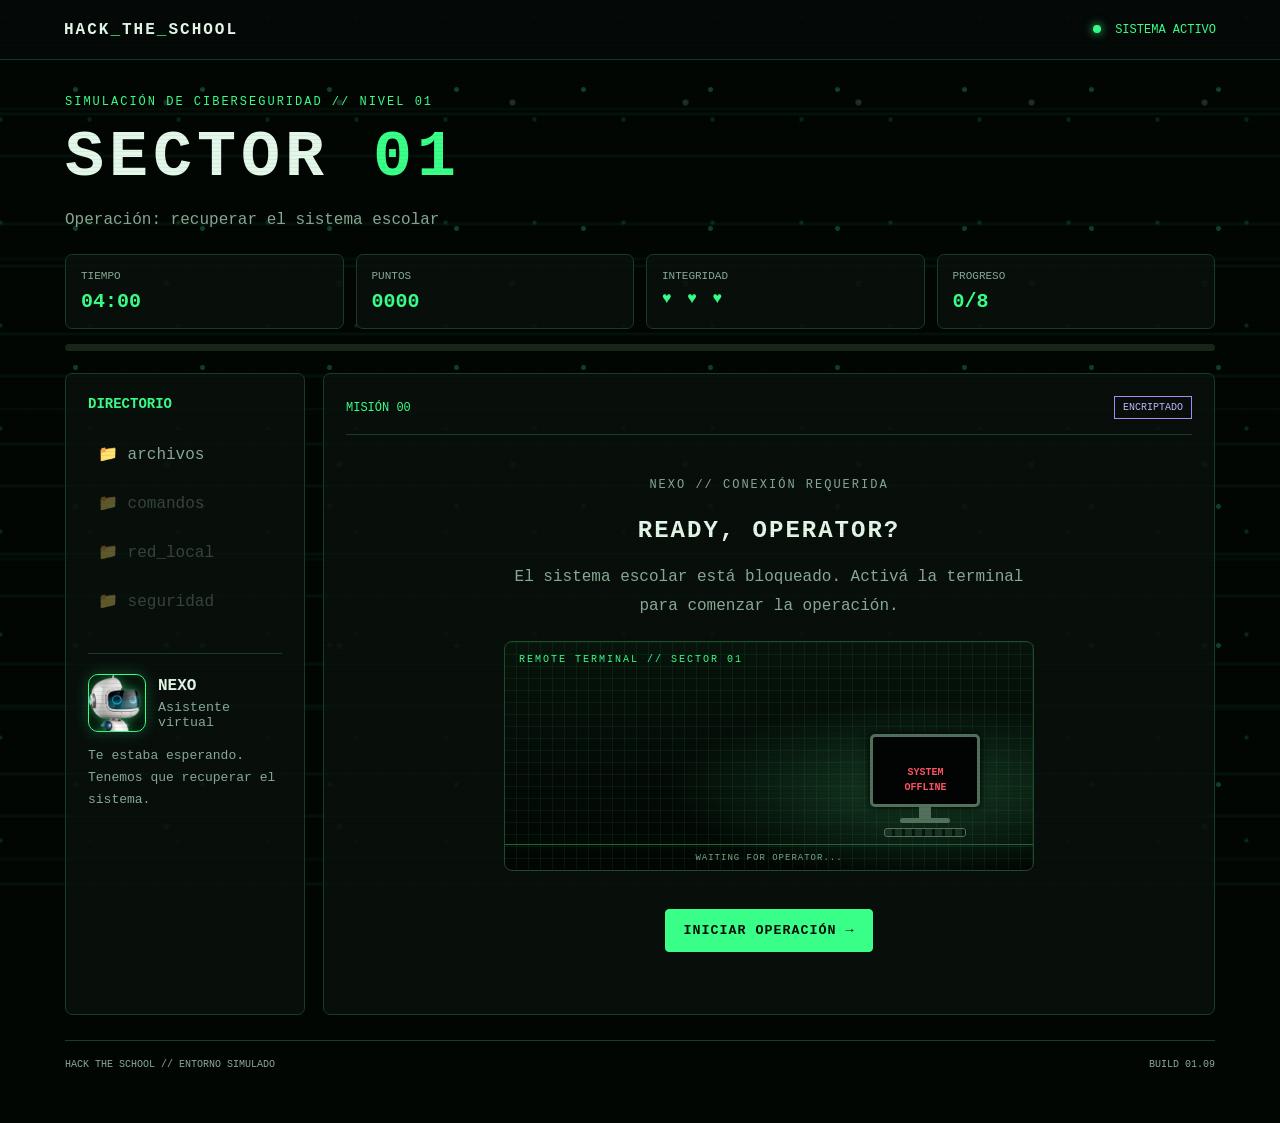
==== Hack_the_School_Sector_02 v1/index.html @ 6c85435f "cambios de carpetas" ====
<!DOCTYPE html>
<html lang="es">
<head>
    <meta charset="UTF-8">
    <meta name="viewport" content="width=device-width, initial-scale=1.0">
    <title>Hack the School | Sector 01</title>
    <link rel="stylesheet" href="css/styles.css">
</head>
<body>
    <div class="scanlines"></div>

    <header class="topbar">
        <div class="logo">HACK<span>_</span>THE<span>_</span>SCHOOL</div>
        <div class="status"><span class="dot"></span> SISTEMA ACTIVO</div>
    </header>

    <main class="game-container">
        <section class="intro">
            <p class="eyebrow">SIMULACIÓN DE CIBERSEGURIDAD // NIVEL 01</p>
            <h1>SECTOR <span>01</span></h1>
            <p class="subtitle">Operación: recuperar el sistema escolar</p>
        </section>

        <section class="stats">
            <div class="stat">
                <span>TIEMPO</span>
                <strong id="temporizador">04:00</strong>
            </div>
            <div class="stat">
                <span>PUNTOS</span>
                <strong id="puntos">0000</strong>
            </div>
            <div class="stat">
                <span>INTEGRIDAD</span>
                <strong id="vidas">♥ ♥ ♥</strong>
            </div>
            <div class="stat">
                <span>PROGRESO</span>
                <strong id="progreso">0/8</strong>
            </div>
        </section>

        <div class="progress-track">
            <div id="barraProgreso"></div>
        </div>

        <section class="layout">
            <aside class="panel sidebar">
                <h2>DIRECTORIO</h2>
                <button class="file active" type="button" data-open-directory="0">📁 archivos</button>
                <button class="file" type="button" data-open-directory="1">📁 comandos</button>
                <button class="file" type="button" data-open-directory="2">📁 red_local</button>
                <button class="file" type="button" data-open-directory="3">📁 seguridad</button>

                <div class="nexo">
                    <div class="nexo-avatar"><img src="assets/nexo-robot.png" alt="Robot NEXO"></div>
                    <div>
                        <strong>NEXO</strong>
                        <small>Asistente virtual</small>
                    </div>
                </div>
                <p id="mensajeNexo" aria-live="polite">
                    Te estaba esperando. Tenemos que recuperar el sistema.
                </p>
            </aside>

            <section class="panel mission-panel">
                <div class="panel-heading">
                    <span id="numeroMision">MISIÓN 00</span>
                    <span class="tag">ENCRIPTADO</span>
                </div>


<!-- PANTALLA INICIAL -->
<div id="pantallaInicio" class="center-screen">
    <p class="eyebrow">NEXO // CONEXIÓN REQUERIDA</p>
    <h2>READY, OPERATOR?</h2>
    <p class="description">El sistema escolar está bloqueado. Activá la terminal para comenzar la operación.</p>

    <div class="intro-scene" id="escenaIntro">
        <div class="scene-label">REMOTE TERMINAL // SECTOR 01</div>
        <div class="scene-floor"></div>
        <div class="nexo-intro" id="nexoIntro" aria-label="NEXO, asistente virtual">
            <img src="assets/nexo-robot.png" alt="NEXO, robot asistente">
            <span>NEXO // ONLINE</span>
        </div>

        <div class="computer" id="computadora">
            <div class="computer-screen">
                <div class="computer-glow"></div>
                <div class="computer-text">SYSTEM<br>OFFLINE</div>
            </div>
            <div class="computer-neck"></div>
            <div class="computer-base"></div>
            <div class="computer-keyboard"></div>
        </div>
        <div class="scene-message" id="mensajeEscena">WAITING FOR OPERATOR...</div>
    </div>

    <button id="btnIniciar" class="btn btn-primary">INICIAR OPERACIÓN →</button>
</div>

<!-- CARTEL DE INSTRUCCIONES -->
<div id="pantallaInstrucciones" class="instructions-screen" hidden>
    <div class="instructions-card">
        <p class="eyebrow">NEXO // PLAYER GUIDE</p>
        <h2>HOW TO PLAY</h2>
        <p class="instruction-subtitle">
            Read the instructions before starting your mission.
        </p>

        <div class="instruction-item">
            <span class="instruction-icon">🎯</span>
            <div>
                <strong>YOUR MISSION</strong>
                <p>Explore 4 directories, complete their mini-games and save the school system.</p>
            </div>
        </div>

        <div class="instruction-item">
            <span class="instruction-icon">⌨️</span>
            <div>
                <strong>HOW TO PLAY</strong>
                <p>Choose an answer or type the correct word.</p>
            </div>
        </div>

        <div class="instruction-item">
            <span class="instruction-icon">❤️</span>
            <div>
                <strong>YOUR LIVES</strong>
                <p>You have 3 lives. Wrong answers cost one life.</p>
            </div>
        </div>

        <div class="instruction-item">
            <span class="instruction-icon">⏱️</span>
            <div>
                <strong>TIME LIMIT — 04:00</strong>
                <p>You have 4 minutes to explore 4 directories and complete 8 mini-games.</p>
            </div>
        </div>

        <div class="instruction-item">
            <span class="instruction-icon">⭐</span>
            <div>
                <strong>GET POINTS</strong>
                <p>Answer correctly to earn points and unlock the next level.</p>
            </div>
        </div>

        <div class="instruction-warning">
            SYSTEM ALERT: The mission starts when you press PLAY.
        </div>

        <button id="btnComenzarMision" class="btn btn-primary">
            PLAY NOW →
        </button>
    </div>
</div>


<!-- EXPLORADOR DE DIRECTORIOS -->
<div id="zonaDirectorios" class="directory-screen" hidden>
    <p class="eyebrow">NEXO // EXPLORADOR DEL SISTEMA</p>
    <h2>SELECT A DIRECTORY</h2>
    <p class="description">Entrá en cada carpeta y completá sus dos minijuegos para desbloquear la siguiente.</p>
    <div class="directory-grid">
        <button class="directory-card" type="button" data-directory="0">
            <span class="directory-icon">📁</span><strong>FILES</strong><small>Archivos y detección</small><span class="directory-progress" id="dirProgress0">0/2 desafíos</span>
        </button>
        <button class="directory-card" type="button" data-directory="1" disabled>
            <span class="directory-icon">⌨️</span><strong>COMMANDS</strong><small>Comandos y lógica</small><span class="directory-progress" id="dirProgress1">BLOQUEADO</span>
        </button>
        <button class="directory-card" type="button" data-directory="2" disabled>
            <span class="directory-icon">🌐</span><strong>NETWORK</strong><small>Conexiones y protocolos</small><span class="directory-progress" id="dirProgress2">BLOQUEADO</span>
        </button>
        <button class="directory-card" type="button" data-directory="3" disabled>
            <span class="directory-icon">🛡️</span><strong>SECURITY</strong><small>Permisos y seguridad</small><span class="directory-progress" id="dirProgress3">BLOQUEADO</span>
        </button>
    </div>
    <p class="directory-note">NEXO: Cada directorio contiene desafíos. El tiempo sigue corriendo mientras explorás.</p>
</div>

<div id="zonaJuego" hidden>
 <p id="categoria" class="eyebrow"></p>
 <h2 id="tituloMision"></h2>
 <p id="descripcionMision" class="description"></p>

 <div id="zonaDesafio"></div>

<div id="resultado" class="result" aria-live="polite"></div>

<button id="btnComprobar" class="btn btn-primary" hidden>
    COMPROBAR RESPUESTA
    </button>
<button id="btnSiguiente" class="btn btn-primary" hidden>
  SIGUIENTE DESAFÍO →
    </button>
<button id="btnVolverDirectorios" class="btn btn-secondary" type="button">
    VOLVER A DIRECTORIOS ↩
</button>
</div>

<div id="pantallaFinal" class="center-screen" hidden>
<div id="celebracionMonigote" class="celebration-stage" hidden aria-label="NEXO festejando">
    <span class="confetti confetti-one">✦</span><span class="confetti confetti-two">✦</span>
    <span class="confetti confetti-three">✦</span><span class="confetti confetti-four">✦</span>
    <img class="celebration-nexo" src="assets/nexo-robot.png" alt="NEXO celebrando">
    <p class="celebration-caption">MISSION COMPLETE! 🎉</p>
</div>
<div id="iconoFinal" class="big-icon">✓</div>
<h2 id="tituloFinal">OPERACIÓN COMPLETADA</h2>
<p id="textoFinal"></p>
 <p class="final-score">
   PUNTAJE FINAL: <strong id="puntajeFinal">0</strong>
</p>
<button id="btnReiniciar" class="btn btn-primary">
    JUGAR DE NUEVO
 </button>
</div>
</section>
</section>

<footer>
  <span>HACK THE SCHOOL // ENTORNO SIMULADO</span>
  <span>BUILD 01.09</span>
        </footer>
    </main>

    <script src="Scripts/apps.js"></script>
</body>
</html>
---- Hack_the_School_Sector_02 v1/css/styles.css ----
/* ESCENA DE INTRODUCCIÓN */
.intro-scene {
    position: relative;
    width: 100%;
    max-width: 530px;
    height: 230px;
    margin: 20px auto;
    overflow: hidden;
    border: 1px solid #1d4b2e;
    border-radius: 8px;
    background-color: #020603;
    background-image:
        repeating-linear-gradient(0deg, transparent 0 11px, #39ff8810 11px 12px),
        repeating-linear-gradient(90deg, transparent 0 11px, #39ff8810 11px 12px),
        radial-gradient(ellipse at 78% 65%, #153a23 0%, transparent 42%),
        linear-gradient(#07130b, #020603);
    background-size: 12px 12px, 12px 12px, auto, auto;
}

.scene-label {
    position: absolute;
    top: 12px;
    left: 14px;
    color: #39ff88;
    font-size: 10px;
    letter-spacing: 2px;
}

.scene-floor {
    position: absolute;
    bottom: 25px;
    left: 0;
    width: 100%;
    height: 1px;
    background: #28633c;
    box-shadow: 0 0 12px #39ff8844;
}

/* PERSONAJE 2D: estilo cartoon pixel/neón */
.stickman {
    position: absolute;
    z-index: 2;
    left: 9%;
    bottom: 27px;
    width: 58px;
    height: 108px;
    --skin: #b9ffd0;
    --shirt: #39ff88;
    filter: drop-shadow(0 0 5px #39ff8877);
}

.stick-head {
    position: absolute;
    z-index: 3;
    top: 0;
    left: 14px;
    width: 30px;
    height: 30px;
    box-sizing: border-box;
    border: 3px solid var(--skin);
    border-radius: 45% 45% 42% 42%;
    background: #d7ffe2;
    box-shadow: inset 0 -4px 0 #85dca1;
}
.face-eye { position: absolute; top: 9px; width: 3px; height: 4px; border-radius: 2px; background: #06210f; }
.eye-left { left: 6px; }
.eye-right { right: 6px; }
.face-smile { position: absolute; left: 9px; bottom: 5px; width: 8px; height: 4px; border-bottom: 2px solid #06210f; border-radius: 0 0 8px 8px; }

.stick-body {
    position: absolute;
    top: 27px;
    left: 18px;
    width: 23px;
    height: 37px;
    border: 2px solid #a0ffc0;
    border-radius: 7px 7px 4px 4px;
    background: linear-gradient(90deg, #168b4b, var(--shirt) 55%, #168b4b);
    transform-origin: top center;
    box-shadow: inset 0 -5px 0 #087238;
}
.shirt-mark { position: absolute; top: 8px; left: 8px; width: 4px; height: 10px; background: #e3ffed; border-radius: 2px; }

.stick-arm {
    position: absolute;
    z-index: 1;
    top: 32px;
    left: 22px;
    width: 9px;
    height: 29px;
    border-radius: 6px;
    background: linear-gradient(90deg, #168b4b, #39ff88, #168b4b);
    transform-origin: 50% 4px;
}
.hand { position: absolute; bottom: -3px; left: -1px; width: 11px; height: 10px; border-radius: 50%; background: var(--skin); }
.arm-left { transform: rotate(35deg); }
.arm-right { transform: rotate(-35deg); }

.stick-leg {
    position: absolute;
    top: 60px;
    left: 23px;
    width: 10px;
    height: 34px;
    border-radius: 0 0 5px 5px;
    background: linear-gradient(90deg, #b8d8ff, #e5f0ff, #8ab4ed);
    transform-origin: 50% 3px;
}
.leg-left { transform: rotate(15deg); }
.leg-right { transform: rotate(-15deg); }
.shoe { position: absolute; bottom: -2px; left: -3px; width: 16px; height: 7px; border-radius: 5px 7px 3px 3px; background: #d9ffe5; border-bottom: 2px solid #39ff88; }

/* COMPUTADORA */
.computer {
    position: absolute;
    right: 9%;
    bottom: 26px;
    width: 120px;
    height: 110px;
}

.computer-screen {
    position: absolute;
    top: 0;
    left: 5px;
    width: 110px;
    height: 73px;
    display: grid;
    place-items: center;
    border: 3px solid #52715b;
    border-radius: 5px;
    background: #010402;
    box-shadow: 0 0 10px #000;
    transition: .4s;
}

.computer-text {
    color: #ff5364;
    font-size: 10px;
    font-weight: bold;
    text-align: center;
    line-height: 1.5;
}

.computer-neck {
    position: absolute;
    top: 73px;
    left: 54px;
    width: 12px;
    height: 12px;
    background: #52715b;
}

.computer-base {
    position: absolute;
    top: 84px;
    left: 35px;
    width: 50px;
    height: 5px;
    border-radius: 5px;
    background: #52715b;
}

.computer-keyboard {
    position: absolute;
    top: 94px;
    left: 19px;
    width: 82px;
    height: 9px;
    border: 1px solid #52715b;
    border-radius: 3px;
    background: repeating-linear-gradient(
        90deg,
        #183421 0 7px,
        #07130b 7px 10px
    );
}

.scene-message {
    position: absolute;
    bottom: 7px;
    left: 0;
    width: 100%;
    color: #7aa889;
    font-size: 9px;
    text-align: center;
    letter-spacing: 1px;
}

/* CAMINATA */
.intro-scene.walking .stickman {
    animation: acercarse 2.2s ease-in-out forwards;
}

.intro-scene.walking .leg-left {
    animation: caminarPiernaA .3s linear infinite alternate;
}

.intro-scene.walking .leg-right {
    animation: caminarPiernaB .3s linear infinite alternate;
}

.intro-scene.walking .arm-left {
    animation: caminarBrazoA .3s linear infinite alternate;
}

.intro-scene.walking .arm-right {
    animation: caminarBrazoB .3s linear infinite alternate;
}

@keyframes acercarse {
    0% {
        left: 9%;
        transform: scale(.8);
    }

    70% {
        left: 55%;
        transform: scale(1);
    }

    85% {
        left: 55%;
        transform: scale(1);
    }

    100% {
        left: 55%;
        transform: scale(1);
    }
}

@keyframes caminarPiernaA {
    from { transform: rotate(28deg); }
    to { transform: rotate(-28deg); }
}

@keyframes caminarPiernaB {
    from { transform: rotate(-28deg); }
    to { transform: rotate(28deg); }
}

@keyframes caminarBrazoA {
    from { transform: rotate(-35deg); }
    to { transform: rotate(35deg); }
}

@keyframes caminarBrazoB {
    from { transform: rotate(35deg); }
    to { transform: rotate(-35deg); }
}

/* LA COMPUTADORA SE ENCIENDE */
.intro-scene.connected .computer-screen {
    border-color: #39ff88;
    background: #062713;
    box-shadow: 0 0 25px #39ff8877;
}

.intro-scene.connected .computer-text {
    color: #39ff88;
    animation: parpadeoTexto .7s steps(2) infinite;
}

.intro-scene.connected .computer-glow {
    position: absolute;
    inset: 0;
    background: #39ff8811;
}

.intro-scene.connected .scene-message {
    color: #39ff88;
}

@keyframes parpadeoTexto {
    50% { opacity: .45; }
}

@media (prefers-reduced-motion: reduce) {
    .intro-scene.walking .stickman,
    .intro-scene.walking .leg-left,
    .intro-scene.walking .leg-right,
    .intro-scene.walking .arm-left,
    .intro-scene.walking .arm-right {
        animation-duration: .01ms;
        animation-iteration-count: 1;
    }
}


:root {
    --bg: #050907;
    --panel: #0b1510;
    --green: #39ff88;
    --green-dark: #173c28;
    --text: #e3f7e9;
    --muted: #88a995;
    --red: #ff5364;
    --yellow: #ffd166;
}

* {
    box-sizing: border-box;
}

[hidden] {
    display: none !important;
}

body {
    margin: 0;
    min-height: 100vh;
    /* Fondo pixel-art: cuadrícula retro de 16 x 16 píxeles */
    background-color: #020603;
    background-image:
        radial-gradient(ellipse at 50% 0%, #12351f 0%, transparent 58%),
        repeating-linear-gradient(0deg, transparent 0 15px, #39ff880c 15px 16px),
        repeating-linear-gradient(90deg, transparent 0 15px, #39ff880c 15px 16px),
        radial-gradient(square at 12% 18%, #39ff8840 0 2px, transparent 3px),
        radial-gradient(square at 83% 27%, #39ff8830 0 2px, transparent 3px),
        radial-gradient(square at 70% 78%, #39ff8828 0 2px, transparent 3px);
    background-size: auto, 16px 16px, 16px 16px, 96px 96px, 128px 128px, 112px 112px;
    color: var(--text);
    font-family: Consolas, "Courier New", monospace;
}

.scanlines {
    position: fixed;
    inset: 0;
    z-index: 5;
    pointer-events: none;
    opacity: .10;
    background: repeating-linear-gradient(
        to bottom,
        transparent 0,
        transparent 3px,
        #000 4px
    );
}

.topbar {
    min-height: 60px;
    padding: 16px 5%;
    display: flex;
    justify-content: space-between;
    align-items: center;
    gap: 15px;
    border-bottom: 1px solid var(--green-dark);
    background: #050a07dd;
}

.logo {
    color: var(--text);
    font-weight: bold;
    letter-spacing: 2px;
}

.logo span,
.intro h1 span {
    color: var(--green);
}

.status {
    color: var(--green);
    font-size: 12px;
}

.dot {
    display: inline-block;
    width: 8px;
    height: 8px;
    margin-right: 7px;
    border-radius: 50%;
    background: var(--green);
    box-shadow: 0 0 10px var(--green);
}

.game-container {
    width: min(1150px, 92%);
    margin: 35px auto;
}

.intro {
    margin-bottom: 25px;
}

.eyebrow {
    color: var(--green);
    font-size: 12px;
    letter-spacing: 2px;
}

.intro h1 {
    margin: 10px 0;
    font-size: clamp(35px, 7vw, 65px);
    letter-spacing: 5px;
}

.subtitle {
    color: var(--muted);
}

.stats {
    display: grid;
    grid-template-columns: repeat(4, 1fr);
    gap: 12px;
    margin-bottom: 15px;
}

.stat,
.panel {
    background: #0a120ddd;
    border: 1px solid var(--green-dark);
    border-radius: 7px;
}

.stat {
    padding: 15px;
}

.stat span {
    display: block;
    color: var(--muted);
    font-size: 11px;
    margin-bottom: 8px;
}

.stat strong {
    color: var(--green);
    font-size: 20px;
}

#vidas {
    font-size: 16px;
    letter-spacing: 3px;
}

.progress-track {
    height: 7px;
    margin-bottom: 22px;
    background: #17251b;
    border-radius: 10px;
    overflow: hidden;
}

#barraProgreso {
    height: 100%;
    width: 0;
    background: var(--green);
    box-shadow: 0 0 12px var(--green);
    transition: width .4s ease;
}

.layout {
    display: grid;
    grid-template-columns: 240px minmax(0, 1fr);
    gap: 18px;
    align-items: stretch;
}

.panel {
    padding: 22px;
}

.sidebar h2 {
    color: var(--green);
    font-size: 14px;
    margin: 0 0 20px;
}

.file {
    padding: 12px 8px;
    margin: 5px 0;
    color: var(--muted);
    font-size: 13px;
    border-left: 2px solid transparent;
}

.file.active {
    color: var(--green);
    border-left-color: var(--green);
    background: #102419;
}

.nexo {
    display: flex;
    gap: 12px;
    align-items: center;
    margin-top: 30px;
    padding-top: 20px;
    border-top: 1px solid var(--green-dark);
}

.nexo-avatar {
    display: grid;
    place-items: center;
    flex: 0 0 58px;
    width: 58px;
    height: 58px;
    overflow: hidden;
    border: 1px solid var(--green);
    border-radius: 10px;
    background: radial-gradient(circle, #123b24 0%, #061109 72%);
    box-shadow: 0 0 14px #39ff8840, inset 0 0 12px #39ff8818;
}

.nexo-avatar img {
    display: block;
    width: 100%;
    height: 100%;
    object-fit: contain;
    filter: drop-shadow(0 0 5px #39ff8870);
    animation: nexoFlotar 2.8s ease-in-out infinite;
}

@keyframes nexoFlotar {
    0%, 100% { transform: translateY(2px); }
    50% { transform: translateY(-3px); }
}

.nexo strong,
.nexo small {
    display: block;
}

.nexo small {
    margin-top: 5px;
    color: var(--muted);
}

#mensajeNexo {
    color: var(--muted);
    font-size: 13px;
    line-height: 1.7;
}

.mission-panel {
    min-height: 475px;
}

.panel-heading {
    display: flex;
    justify-content: space-between;
    align-items: center;
    padding-bottom: 15px;
    margin-bottom: 25px;
    border-bottom: 1px solid var(--green-dark);
    color: var(--green);
    font-size: 12px;
}

.tag {
    padding: 5px 8px;
    border: 1px solid #a78bfa;
    color: #c4b5fd;
    font-size: 10px;
}

.center-screen {
    max-width: 550px;
    margin: 40px auto;
    text-align: center;
}

.big-icon {
    color: var(--green);
    font-size: 60px;
    text-shadow: 0 0 20px #39ff8866;
}

.center-screen h2 {
    letter-spacing: 2px;
}

.center-screen p,
.description {
    color: var(--muted);
    line-height: 1.8;
}

.btn {
    padding: 13px 18px;
    border: 1px solid var(--green);
    border-radius: 4px;
    font-family: inherit;
    font-weight: bold;
    letter-spacing: 1px;
    cursor: pointer;
    transition: .2s;
}

.btn-primary {
    margin-top: 18px;
    background: var(--green);
    color: #041008;
}

.btn-primary:hover:not(:disabled) {
    background: #a3ffc5;
    box-shadow: 0 0 18px #39ff8855;
    transform: translateY(-1px);
}

.btn:disabled {
    opacity: .45;
    cursor: not-allowed;
}

.options {
    display: grid;
    grid-template-columns: 1fr 1fr;
    gap: 12px;
    margin: 24px 0;
}

.option {
    min-height: 58px;
    padding: 13px;
    border: 1px solid #254a32;
    border-radius: 4px;
    background: #0b1a10;
    color: var(--text);
    font-family: inherit;
    text-align: left;
    cursor: pointer;
    overflow-wrap: anywhere;
}

.option:hover:not(:disabled),
.option.selected {
    border-color: var(--green);
    background: #153321;
}

.option:disabled {
    cursor: default;
    opacity: .8;
}

.terminal {
    margin: 20px 0;
    padding: 15px;
    border: 1px solid #254a32;
    border-radius: 4px;
    background: #020503;
}

.terminal-label {
    color: var(--green);
    font-size: 12px;
    margin-bottom: 12px;
}

.answer-input {
    width: 100%;
    padding: 14px;
    background: #050b07;
    color: var(--green);
    border: 1px solid #326341;
    border-radius: 4px;
    font: inherit;
    outline: none;
}

.answer-input:focus {
    border-color: var(--green);
    box-shadow: 0 0 10px #39ff8822;
}

.result {
    min-height: 25px;
    margin-top: 15px;
    font-weight: bold;
    line-height: 1.6;
}

.result.good {
    color: var(--green);
}

.result.bad {
    color: var(--red);
}

.result.hint {
    color: var(--yellow);
}

.final-score {
    font-size: 18px;
}

.final-score strong {
    color: var(--green);
}

footer {
    display: flex;
    justify-content: space-between;
    gap: 10px;
    margin-top: 25px;
    padding: 18px 0;
    border-top: 1px solid var(--green-dark);
    color: var(--muted);
    font-size: 10px;
}


/* PANTALLA DE INSTRUCCIONES */
.instructions-screen {
    width: 100%;
    max-width: 650px;
    margin: 20px auto;
    animation: aparecerCartel .5s ease-out;
}

.instructions-card {
    padding: 25px;
    border: 1px solid #39ff88;
    border-radius: 8px;
    background:
        radial-gradient(ellipse at top right, #153b24 0%, transparent 55%),
        #07100a;
    box-shadow: 0 0 25px #39ff881c;
}

.instructions-card h2 {
    margin: 10px 0;
    color: #39ff88;
    font-size: clamp(25px, 5vw, 38px);
    letter-spacing: 3px;
}

.instruction-subtitle {
    color: #88a995;
    line-height: 1.6;
    margin-bottom: 25px;
}

.instruction-item {
    display: flex;
    align-items: flex-start;
    gap: 14px;
    padding: 13px 0;
    border-bottom: 1px solid #173c28;
}

.instruction-icon {
    font-size: 24px;
    min-width: 32px;
}

.instruction-item strong {
    display: block;
    color: #39ff88;
    font-size: 12px;
    letter-spacing: 1px;
}

.instruction-item p {
    margin: 6px 0 0;
    color: #c1d9c8;
    font-size: 13px;
    line-height: 1.6;
}

.instruction-warning {
    margin-top: 20px;
    padding: 12px;
    border: 1px solid #755e23;
    background: #2a210b;
    color: #ffd166;
    font-size: 11px;
    line-height: 1.7;
}

@keyframes aparecerCartel {
    from {
        opacity: 0;
        transform: translateY(15px);
    }

    to {
        opacity: 1;
        transform: translateY(0);
    }
}


@media (max-width: 760px) {
    .layout {
        grid-template-columns: 1fr;
    }

    .sidebar {
        order: 2;
    }

    .mission-panel {
        order: 1;
    }

    .stats {
        grid-template-columns: repeat(2, 1fr);
    }

    .options {
        grid-template-columns: 1fr;
    }

    .topbar {
        align-items: flex-start;
        flex-direction: column;
    }

    .game-container {
        margin-top: 22px;
    }

    .panel {
        padding: 16px;
    }
}


/* FIESTA FINAL: personaje 2D festejando al ganar */
.celebration-stage {
    position: relative;
    width: min(100%, 340px);
    height: 190px;
    margin: 0 auto 12px;
    overflow: hidden;
    border: 1px solid #236c40;
    border-radius: 12px;
    background-color: #061109;
    background-image:
        repeating-linear-gradient(0deg, transparent 0 11px, #39ff8812 11px 12px),
        repeating-linear-gradient(90deg, transparent 0 11px, #39ff8812 11px 12px),
        linear-gradient(0deg, #124626 0%, #061109 68%);
    background-size: 12px 12px, 12px 12px, auto;
}
.celebration-man { position: absolute; left: calc(50% - 28px); top: 24px; width: 56px; height: 112px; animation: festejarSalto .65s ease-in-out infinite alternate; filter: drop-shadow(0 0 8px #39ff8877); }
.celebration-head { position: absolute; z-index: 3; top: 0; left: 13px; width: 31px; height: 31px; border: 3px solid #b9ffd0; border-radius: 45%; background: #d7ffe2; box-sizing: border-box; box-shadow: inset 0 -4px #85dca1; }
.celebration-eye { position: absolute; top: 8px; width: 3px; height: 4px; border-radius: 2px; background: #06210f; }
.celebration-eye.left { left: 6px; }.celebration-eye.right { right: 6px; }
.celebration-smile { position: absolute; left: 8px; bottom: 4px; width: 10px; height: 6px; border-bottom: 2px solid #06210f; border-radius: 0 0 10px 10px; }
.celebration-body { position: absolute; top: 28px; left: 17px; width: 25px; height: 39px; display: grid; place-items: center; border: 2px solid #a0ffc0; border-radius: 7px 7px 4px 4px; background: linear-gradient(90deg, #168b4b, #39ff88 55%, #168b4b); box-shadow: inset 0 -5px #087238; color: #eaffef; font-size: 12px; }
.celebration-arm { position: absolute; top: 32px; left: 20px; width: 10px; height: 34px; border-radius: 8px; transform-origin: 50% 5px; background: linear-gradient(90deg, #168b4b, #39ff88, #168b4b); }
.celebration-arm i { position: absolute; top: -5px; left: -1px; width: 12px; height: 12px; border-radius: 50%; background: #d7ffe2; }
.celebration-arm.left { transform: rotate(48deg); animation: brazoFiesta .45s ease-in-out infinite alternate; }
.celebration-arm.right { transform: rotate(-48deg); animation: brazoFiesta .45s ease-in-out infinite alternate-reverse; }
.celebration-leg { position: absolute; top: 62px; left: 22px; width: 11px; height: 34px; border-radius: 0 0 5px 5px; background: linear-gradient(90deg, #b8d8ff, #e5f0ff, #8ab4ed); transform-origin: 50% 3px; }
.celebration-leg.left { transform: rotate(22deg); }.celebration-leg.right { transform: rotate(-22deg); }
.celebration-leg i { position: absolute; bottom: -2px; left: -3px; width: 17px; height: 8px; border-radius: 6px; background: #d9ffe5; border-bottom: 2px solid #39ff88; }
.celebration-caption { position: absolute; bottom: 8px; width: 100%; margin: 0; color: #39ff88; font-size: 12px; font-weight: 900; letter-spacing: 2px; text-align: center; text-shadow: 0 0 8px #39ff88; }
.confetti { position: absolute; color: #39ff88; font-size: 23px; animation: confetiCae 1.5s linear infinite; }
.confetti-one { left: 15%; top: 18px; color: #ffe66d; }.confetti-two { right: 17%; top: 22px; color: #ff78c8; animation-delay: .35s; }.confetti-three { left: 24%; top: 72px; color: #75caff; animation-delay: .7s; }.confetti-four { right: 25%; top: 75px; color: #ffe66d; animation-delay: 1s; }
@keyframes festejarSalto { from { transform: translateY(8px) rotate(-3deg); } to { transform: translateY(-9px) rotate(3deg); } }
@keyframes brazoFiesta { from { rotate: -8deg; } to { rotate: 8deg; } }
@keyframes confetiCae { 0% { transform: translateY(-12px) rotate(0); opacity: 0; } 20% { opacity: 1; } 100% { transform: translateY(95px) rotate(180deg); opacity: 0; } }
@media (prefers-reduced-motion: reduce) { .celebration-man, .celebration-arm, .confetti { animation-duration: 2s; } }

/* FONDO ANIMADO: lluvia digital retro + píxeles flotantes */
body::before {
    content: "";
    position: fixed;
    inset: -100px 0 0;
    z-index: 0;
    pointer-events: none;
    opacity: .23;
    background-image:
        repeating-linear-gradient(180deg, transparent 0 34px, #39ff8838 35px 37px, transparent 38px 68px),
        repeating-linear-gradient(180deg, transparent 0 57px, #39ff8828 58px 60px, transparent 61px 103px),
        repeating-linear-gradient(90deg, transparent 0 31px, #39ff8810 31px 32px);
    background-size: 47px 110px, 73px 150px, 32px 32px;
    animation: lluviaDigital 14s linear infinite;
}

body::after {
    content: "";
    position: fixed;
    inset: 0;
    z-index: 0;
    pointer-events: none;
    opacity: .55;
    background-image:
        radial-gradient(circle, #39ff8870 0 2px, transparent 3px),
        radial-gradient(circle, #39ff8845 0 1px, transparent 3px),
        radial-gradient(circle, #b5ffcb50 0 2px, transparent 4px);
    background-size: 127px 139px, 89px 103px, 173px 181px;
    background-position: 12px 20px, 45px 68px, 80px 12px;
    animation: pixelesFlotantes 9s ease-in-out infinite alternate;
}

.topbar,
.game-container {
    position: relative;
    z-index: 1;
}

@keyframes lluviaDigital {
    from { background-position: 0 -110px, 18px -150px, 0 0; }
    to { background-position: 0 440px, 18px 600px, 0 32px; }
}

@keyframes pixelesFlotantes {
    0% { transform: translate3d(0, 0, 0); opacity: .25; }
    50% { opacity: .65; }
    100% { transform: translate3d(8px, -18px, 0); opacity: .4; }
}

@media (prefers-reduced-motion: reduce) {
    body::before,
    body::after {
        animation: none;
    }
}


/* NEXO EN LA ESCENA INICIAL: entra flotando y acompaña al operador */
.nexo-intro {
    position: absolute;
    z-index: 4;
    right: 23%;
    bottom: 30px;
    width: 76px;
    display: flex;
    flex-direction: column;
    align-items: center;
    gap: 2px;
    opacity: 0;
    transform: translate(95px, 18px) scale(.72);
    filter: drop-shadow(0 0 9px #39ff8877);
    pointer-events: none;
}

.nexo-intro img {
    display: block;
    width: 100%;
    height: 82px;
    object-fit: contain;
}

.nexo-intro span {
    padding: 3px 5px;
    border: 1px solid #39ff8877;
    border-radius: 4px;
    background: #031009e8;
    color: #39ff88;
    font-size: 7px;
    font-weight: 800;
    letter-spacing: 1px;
    white-space: nowrap;
}

.intro-scene.walking .nexo-intro {
    animation: nexoEntrar 1.35s cubic-bezier(.2,.8,.2,1) forwards,
               nexoFlotarEscena 2.4s ease-in-out 1.35s infinite;
}

.intro-scene.connected .nexo-intro {
    opacity: 1;
    transform: translateY(-5px);
    animation: nexoFlotarEscena 2.4s ease-in-out infinite;
}

@keyframes nexoEntrar {
    0% { opacity: 0; transform: translate(95px, 18px) scale(.72); }
    65% { opacity: 1; transform: translate(-8px, -8px) scale(1.06); }
    100% { opacity: 1; transform: translate(0, 0) scale(1); }
}

@keyframes nexoFlotarEscena {
    0%, 100% { transform: translateY(0); }
    50% { transform: translateY(-8px); }
}

.nexo-avatar {
    transition: border-color .25s ease, box-shadow .25s ease, filter .25s ease;
}

.nexo-avatar.thinking { border-color: #70cfff; box-shadow: 0 0 16px #70cfff66; }
.nexo-avatar.happy { border-color: #39ff88; box-shadow: 0 0 20px #39ff88aa; }
.nexo-avatar.alert { border-color: #ffb347; box-shadow: 0 0 16px #ffb34777; }
.nexo-avatar.talking img { animation: nexoHablar .22s ease-in-out 4 alternate, nexoFlotar 2.8s ease-in-out infinite; }
@keyframes nexoHablar { from { transform: translateY(0) scale(1); } to { transform: translateY(-3px) scale(1.06); } }

@media (max-width: 520px) {
    .nexo-intro { right: 20%; width: 58px; bottom: 28px; }
    .nexo-intro img { height: 64px; }
    .nexo-intro span { font-size: 6px; }
}

@media (prefers-reduced-motion: reduce) {
    .intro-scene.walking .nexo-intro,
    .intro-scene.connected .nexo-intro,
    .nexo-avatar.talking img { animation: none; opacity: 1; transform: none; }
}


/* DIRECTORIOS INTERACTIVOS Y MINIJUEGOS */
.file {
    display: block;
    width: 100%;
    border: 0;
    border-left: 2px solid transparent;
    background: transparent;
    text-align: left;
    font: inherit;
    cursor: pointer;
    transition: background .2s ease, color .2s ease, border-color .2s ease;
}
.file:hover:not(:disabled), .file.active {
    color: var(--green);
    border-left-color: var(--green);
    background: #102419;
}
.file:disabled { opacity: .35; cursor: not-allowed; }
.directory-screen { padding: 8px 0 18px; animation: aparecerDirectorio .35s ease both; }
.directory-screen h2 { margin: 8px 0; color: var(--green); letter-spacing: 2px; }
.directory-grid { display: grid; grid-template-columns: repeat(2, minmax(0, 1fr)); gap: 13px; margin: 22px 0; }
.directory-card {
    min-height: 150px;
    display: flex;
    flex-direction: column;
    align-items: flex-start;
    justify-content: center;
    gap: 7px;
    padding: 17px;
    border: 1px solid #236c40;
    border-radius: 9px;
    color: var(--text, #e4f5e8);
    background: linear-gradient(145deg, #0b1d11, #061009);
    text-align: left;
    cursor: pointer;
    transition: transform .2s ease, border-color .2s ease, box-shadow .2s ease, opacity .2s ease;
}
.directory-card:hover:not(:disabled) { transform: translateY(-3px); border-color: var(--green); box-shadow: 0 0 18px #39ff8830; }
.directory-card:disabled { opacity: .38; cursor: not-allowed; filter: grayscale(.6); }
.directory-card.completed { border-color: #39ff88; background: linear-gradient(145deg, #10351f, #07150c); }
.directory-icon { font-size: 27px; filter: drop-shadow(0 0 7px #39ff8866); }
.directory-card strong { color: var(--green); font-size: 14px; letter-spacing: 2px; }
.directory-card small, .directory-progress { color: var(--muted); font-size: 11px; }
.directory-progress { margin-top: 4px; color: #9bfabb; }
.directory-note { padding: 12px; border-left: 2px solid var(--green); background: #0a1b10; color: var(--muted); font-size: 12px; line-height: 1.6; }
.btn-secondary { margin: 10px 8px 0 0; padding: 11px 16px; border: 1px solid #34754b; border-radius: 5px; background: #0a1b10; color: #b7e9c5; cursor: pointer; font: inherit; }
.btn-secondary:hover { border-color: var(--green); color: var(--green); }
.celebration-nexo { position: absolute; left: 50%; top: 12px; width: 145px; height: 145px; object-fit: contain; transform: translateX(-50%); filter: drop-shadow(0 0 13px #39ff8880); animation: nexoVictoria .7s ease-in-out infinite alternate; }
@keyframes nexoVictoria { from { translate: 0 5px; rotate: -4deg; } to { translate: 0 -9px; rotate: 4deg; } }
@keyframes aparecerDirectorio { from { opacity: 0; transform: translateY(8px); } to { opacity: 1; transform: translateY(0); } }
@media (max-width: 620px) { .directory-grid { grid-template-columns: 1fr; } .directory-card { min-height: 118px; } }
@media (prefers-reduced-motion: reduce) { .directory-screen, .celebration-nexo { animation: none; } }
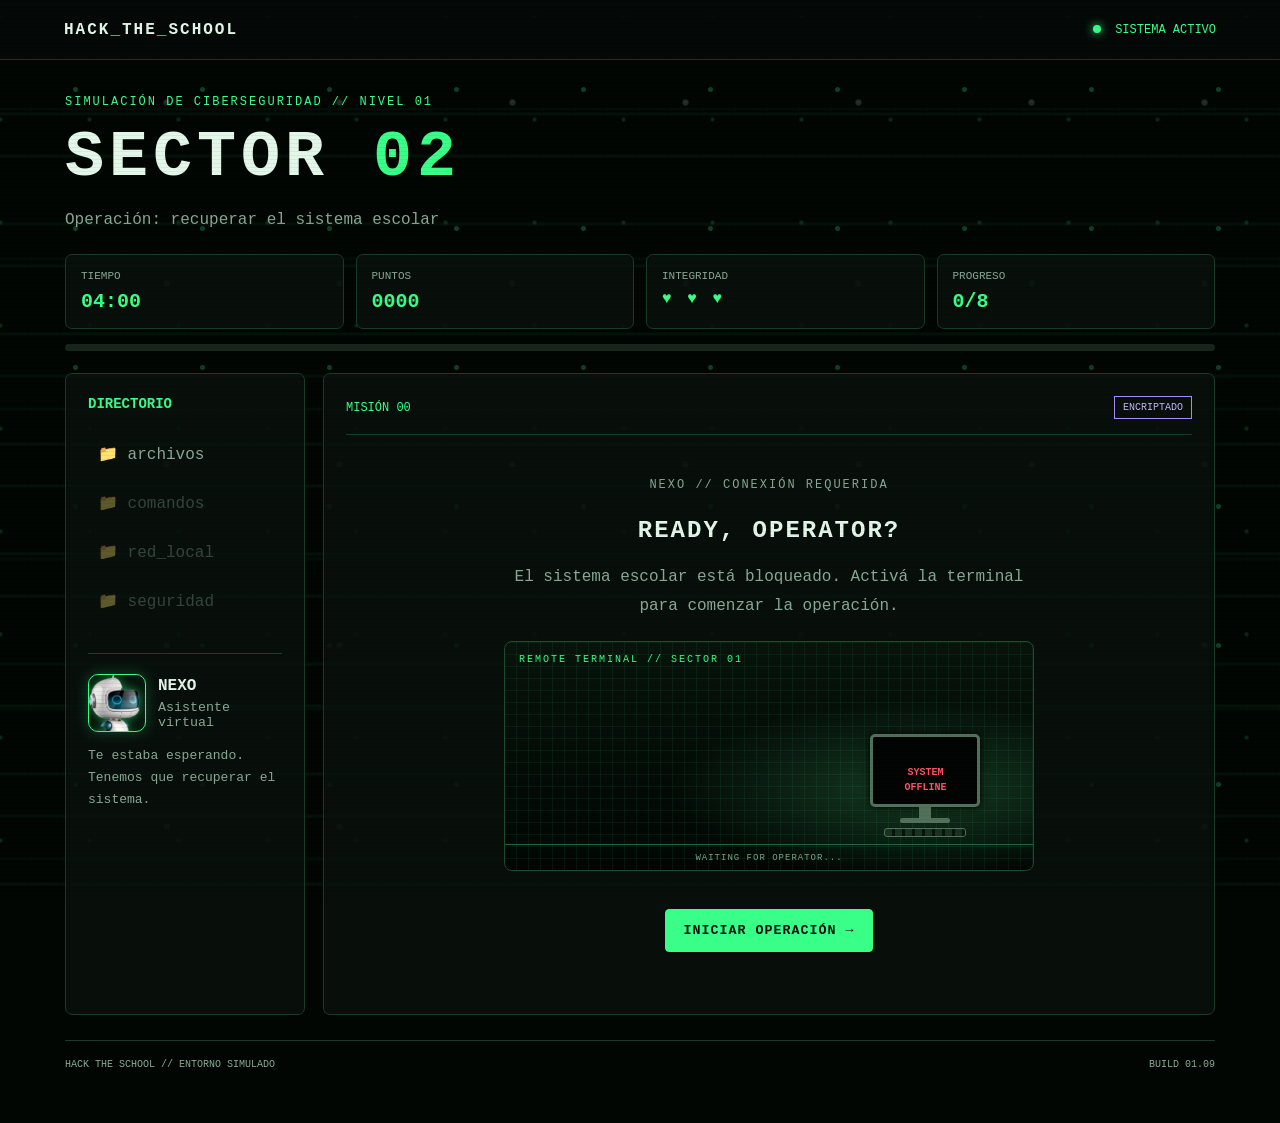
==== commit 8ccc3fed: "ya" ====
--- a/Hack_the_School_Sector_02 v1/index.html
+++ b/Hack_the_School_Sector_02 v1/index.html
@@ -6,6 +6,7 @@
     <meta name="viewport" content="width=device-width, initial-scale=1.0">
     <title>Hack the School | Sector 01</title>
     <link rel="stylesheet" href="css/styles.css">
+    <link rel="icon" href="assets/hackkkk de la escuela.png" type="image/x-icon">
 </head>
 <body>
     <div class="scanlines"></div>
@@ -18,7 +19,7 @@
     <main class="game-container">
         <section class="intro">
             <p class="eyebrow">SIMULACIÓN DE CIBERSEGURIDAD // NIVEL 01</p>
-            <h1>SECTOR <span>01</span></h1>
+            <h1>SECTOR <span>02</span></h1>
             <p class="subtitle">Operación: recuperar el sistema escolar</p>
         </section>
 
